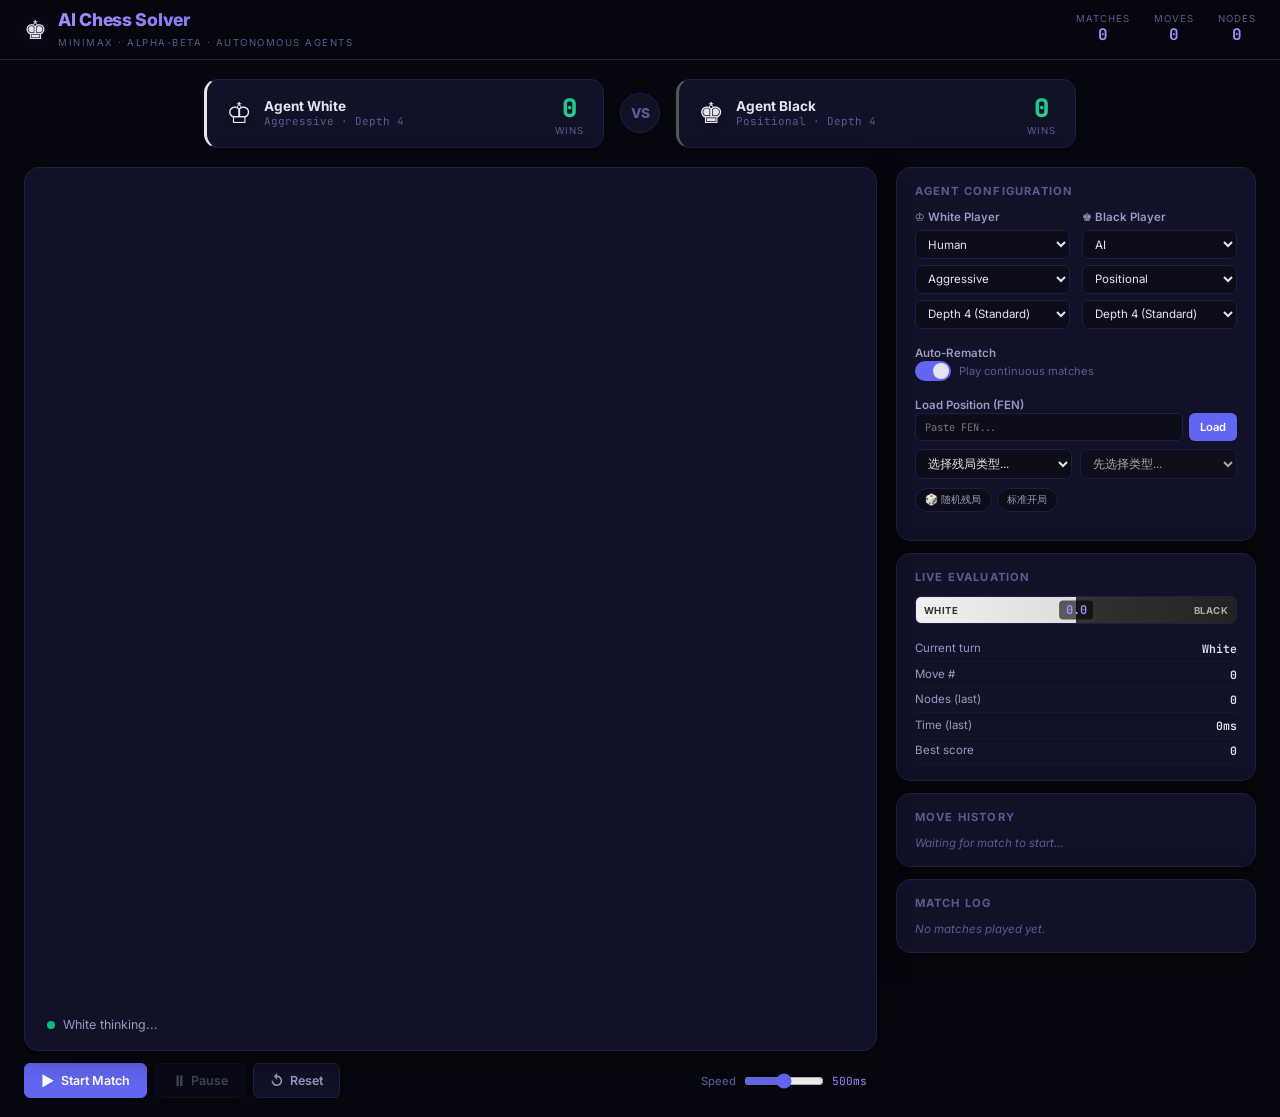
==== index.html @ ac225ba4 "Add human vs AI mode and extensive endgame library Features: - Human vs AI gameplay with click-to-mo" ====
<!DOCTYPE html>
<html lang="en">
<head>
    <meta charset="UTF-8">
    <meta name="viewport" content="width=device-width, initial-scale=1.0">
    <meta name="description" content="AI Chess Solver — Two AI agents play chess autonomously using Minimax with Alpha-Beta Pruning. Watch them learn, compete, and solve complex positions.">
    <title>AI Chess Solver — Autonomous Chess AI Agents</title>
    <link rel="preconnect" href="https://fonts.googleapis.com">
    <link rel="preconnect" href="https://fonts.gstatic.com" crossorigin>
    <link href="https://fonts.googleapis.com/css2?family=Inter:wght@300;400;500;600;700;800;900&family=JetBrains+Mono:wght@400;500;600&display=swap" rel="stylesheet">
    <link rel="stylesheet" href="style.css">
</head>
<body>
    <canvas id="particles-canvas"></canvas>

    <!-- Header -->
    <header id="app-header">
        <div class="header-inner">
            <div class="logo-group">
                <div class="logo-icon">♚</div>
                <div class="logo-text">
                    <h1>AI Chess Solver</h1>
                    <span class="logo-subtitle">Minimax · Alpha-Beta · Autonomous Agents</span>
                </div>
            </div>
            <div class="header-stats">
                <div class="header-stat">
                    <span class="stat-label">Matches</span>
                    <span class="stat-value" id="total-matches">0</span>
                </div>
                <div class="header-stat">
                    <span class="stat-label">Moves</span>
                    <span class="stat-value" id="total-moves-stat">0</span>
                </div>
                <div class="header-stat">
                    <span class="stat-label">Nodes</span>
                    <span class="stat-value" id="total-nodes-stat">0</span>
                </div>
            </div>
        </div>
    </header>

    <main id="app-main">
        <!-- Agent Config Bar -->
        <section class="agent-config-bar" id="agent-config-bar">
            <div class="agent-card white-agent-card">
                <div class="agent-avatar white-avatar">♔</div>
                <div class="agent-info">
                    <span class="agent-title">Agent White</span>
                    <span class="agent-type" id="white-agent-type">Aggressive · Depth 4</span>
                </div>
                <div class="agent-score-display">
                    <span class="agent-wins" id="white-wins">0</span>
                    <span class="agent-wins-label">wins</span>
                </div>
            </div>
            <div class="vs-badge">VS</div>
            <div class="agent-card black-agent-card">
                <div class="agent-avatar black-avatar">♚</div>
                <div class="agent-info">
                    <span class="agent-title">Agent Black</span>
                    <span class="agent-type" id="black-agent-type">Positional · Depth 4</span>
                </div>
                <div class="agent-score-display">
                    <span class="agent-wins" id="black-wins">0</span>
                    <span class="agent-wins-label">wins</span>
                </div>
            </div>
        </section>

        <!-- Main Game Area -->
        <div class="game-layout">
            <!-- Left: Board -->
            <div class="board-col">
                <div class="board-wrapper">
                    <div class="board-coords-col" id="rank-labels"></div>
                    <div id="chess-board" class="chess-board"></div>
                    <div class="board-coords-row" id="file-labels"></div>
                    <div class="turn-indicator" id="turn-indicator">
                        <div class="turn-dot"></div>
                        <span id="turn-text">White thinking...</span>
                    </div>
                </div>
                <!-- Controls -->
                <div class="controls-bar">
                    <button class="ctrl-btn ctrl-primary" id="btn-start">
                        <span class="ctrl-icon">▶</span> Start Match
                    </button>
                    <button class="ctrl-btn" id="btn-pause" disabled>
                        <span class="ctrl-icon">⏸</span> Pause
                    </button>
                    <button class="ctrl-btn" id="btn-reset">
                        <span class="ctrl-icon">↺</span> Reset
                    </button>
                    <div class="speed-control">
                        <span class="speed-label">Speed</span>
                        <input type="range" id="speed-slider" min="0" max="4" value="2" class="speed-slider">
                        <span class="speed-value" id="speed-value">500ms</span>
                    </div>
                </div>
            </div>

            <!-- Right: Panels -->
            <div class="panels-col">
                <!-- Agent Settings -->
                <div class="panel-card" id="settings-card">
                    <h2 class="panel-title">Agent Configuration</h2>
                    <div class="agent-settings-row">
                        <div class="agent-setting">
                            <label class="setting-label">♔ White Player</label>
                            <select class="setting-select" id="white-type">
                                <option value="human">Human</option>
                                <option value="ai">AI</option>
                            </select>
                            <select class="setting-select" id="white-strategy">
                                <option value="aggressive">Aggressive</option>
                                <option value="positional">Positional</option>
                                <option value="defensive">Defensive</option>
                                <option value="random">Random (Baseline)</option>
                            </select>
                            <select class="setting-select" id="white-depth">
                                <option value="2">Depth 2 (Fast)</option>
                                <option value="3">Depth 3</option>
                                <option value="4" selected>Depth 4 (Standard)</option>
                                <option value="5">Depth 5 (Strong)</option>
                                <option value="6">Depth 6 (Expert)</option>
                            </select>
                        </div>
                        <div class="agent-setting">
                            <label class="setting-label">♚ Black Player</label>
                            <select class="setting-select" id="black-type">
                                <option value="human">Human</option>
                                <option value="ai" selected>AI</option>
                            </select>
                            <select class="setting-select" id="black-strategy">
                                <option value="aggressive">Aggressive</option>
                                <option value="positional" selected>Positional</option>
                                <option value="defensive">Defensive</option>
                                <option value="random">Random (Baseline)</option>
                            </select>
                            <select class="setting-select" id="black-depth">
                                <option value="2">Depth 2 (Fast)</option>
                                <option value="3">Depth 3</option>
                                <option value="4" selected>Depth 4 (Standard)</option>
                                <option value="5">Depth 5 (Strong)</option>
                                <option value="6">Depth 6 (Expert)</option>
                            </select>
                        </div>
                    </div>
                    <div class="control-group">
                        <label class="setting-label">Auto-Rematch</label>
                        <div class="toggle-row">
                            <label class="toggle">
                                <input type="checkbox" id="auto-rematch" checked>
                                <span class="toggle-slider"></span>
                            </label>
                            <span class="toggle-label">Play continuous matches</span>
                        </div>
                    </div>
                    <div class="control-group">
                        <label class="setting-label">Load Position (FEN)</label>
                        <div class="fen-row">
                            <input type="text" class="fen-input" id="fen-input" placeholder="Paste FEN..." value="">
                            <button class="btn-sm" id="btn-load-fen">Load</button>
                        </div>
                        <div class="endgame-selector">
                            <select class="setting-select" id="endgame-category">
                                <option value="">选择残局类型...</option>
                                <option value="basic">基础残局 (8)</option>
                                <option value="tactics">战术残局 (10)</option>
                                <option value="pawn">兵残局 (8)</option>
                                <option value="rook">车残局 (8)</option>
                                <option value="queen">后残局 (6)</option>
                                <option value="famous">著名棋局 (6)</option>
                                <option value="complex">复杂中局 (7)</option>
                                <option value="puzzle">战术谜题 (6)</option>
                            </select>
                            <select class="setting-select" id="endgame-position" disabled>
                                <option value="">先选择类型...</option>
                            </select>
                        </div>
                        <div class="preset-puzzles">
                            <button class="puzzle-chip" id="btn-random-endgame">🎲 随机残局</button>
                            <button class="puzzle-chip" data-fen="rnbqkbnr/pppppppp/8/8/8/8/PPPPPPPP/RNBQKBNR w KQkq - 0 1">标准开局</button>
                        </div>
                    </div>
                </div>

                <!-- Live Evaluation -->
                <div class="panel-card">
                    <h2 class="panel-title">Live Evaluation</h2>
                    <div class="eval-bar-wide">
                        <div class="eval-bar-white" id="eval-bar-white" style="width:50%"></div>
                        <div class="eval-bar-black" id="eval-bar-black" style="width:50%"></div>
                        <span class="eval-label-left">White</span>
                        <span class="eval-label-right">Black</span>
                        <span class="eval-center" id="eval-center">0.0</span>
                    </div>
                    <div class="engine-stats">
                        <div class="stat-row"><span>Current turn</span><span id="stat-turn">White</span></div>
                        <div class="stat-row"><span>Move #</span><span id="stat-move-num">0</span></div>
                        <div class="stat-row"><span>Nodes (last)</span><span id="stat-nodes">0</span></div>
                        <div class="stat-row"><span>Time (last)</span><span id="stat-time">0ms</span></div>
                        <div class="stat-row"><span>Best score</span><span id="stat-score">0</span></div>
                    </div>
                </div>

                <!-- Move History -->
                <div class="panel-card">
                    <h2 class="panel-title">Move History</h2>
                    <div class="move-list" id="move-list">
                        <div class="move-list-empty">Waiting for match to start...</div>
                    </div>
                </div>

                <!-- Match Log -->
                <div class="panel-card">
                    <h2 class="panel-title">Match Log</h2>
                    <div class="match-log" id="match-log">
                        <div class="move-list-empty">No matches played yet.</div>
                    </div>
                </div>
            </div>
        </div>
    </main>

    <!-- Game Over Overlay -->
    <div class="gameover-overlay" id="gameover-overlay" style="display:none;">
        <div class="gameover-banner">
            <span class="gameover-icon" id="go-icon">♔</span>
            <span class="gameover-text" id="go-text">White wins by checkmate!</span>
            <span class="gameover-sub" id="go-sub">Starting next match...</span>
        </div>
    </div>

    <script src="chess-engine.js"></script>
    <script src="chess-ai.js"></script>
    <script src="app.js"></script>
</body>
</html>
---- style.css ----
:root {
    --bg: #06060e;
    --bg2: #0d0d1a;
    --bg-card: #111127;
    --bg-card2: #16163a;
    --border: #1e1e4a;
    --border-glow: #6366f1;
    --text: #e4e4f0;
    --text2: #9898c0;
    --text3: #5a5a90;
    --accent: #6366f1;
    --accent2: #a78bfa;
    --accent-glow: rgba(99, 102, 241, 0.25);
    --green: #10b981;
    --red: #ef4444;
    --orange: #f59e0b;
    --board-light: #eedbca;
    --board-dark: #b58863;
    --highlight: rgba(255, 255, 80, 0.45);
    --last-move: rgba(155, 120, 255, 0.35);
    --check: rgba(255, 50, 50, 0.5);
    --r-sm: 6px;
    --r-md: 10px;
    --r-lg: 14px;
    --shadow: 0 4px 30px rgba(0,0,0,0.5);
    --font: 'Inter', system-ui, sans-serif;
    --mono: 'JetBrains Mono', monospace;
    --ease: 0.2s cubic-bezier(0.4, 0, 0.2, 1);
}

*, *::before, *::after { box-sizing: border-box; margin: 0; padding: 0; }
html { font-size: 16px; }
body { font-family: var(--font); background: var(--bg); color: var(--text); min-height: 100vh; overflow-x: hidden; }

#particles-canvas { position: fixed; inset: 0; pointer-events: none; z-index: 0; opacity: 0.35; }

/* Header */
#app-header { position: sticky; top: 0; z-index: 100; background: rgba(6,6,14,0.88); backdrop-filter: blur(18px); border-bottom: 1px solid var(--border); }
.header-inner { max-width: 1320px; margin: 0 auto; padding: 0.55rem 1.5rem; display: flex; align-items: center; justify-content: space-between; }
.logo-group { display: flex; align-items: center; gap: 0.7rem; }
.logo-icon { font-size: 1.6rem; filter: drop-shadow(0 0 12px var(--accent-glow)); }
.logo-text h1 { font-size: 1.1rem; font-weight: 800; background: linear-gradient(135deg, var(--accent2), var(--accent)); -webkit-background-clip: text; -webkit-text-fill-color: transparent; letter-spacing: -0.3px; }
.logo-subtitle { font-size: 0.6rem; color: var(--text3); letter-spacing: 1.5px; text-transform: uppercase; }
.header-stats { display: flex; gap: 1.5rem; }
.header-stat { display: flex; flex-direction: column; align-items: center; }
.stat-label { font-size: 0.6rem; color: var(--text3); text-transform: uppercase; letter-spacing: 1px; }
.stat-value { font-family: var(--mono); font-size: 1rem; font-weight: 700; color: var(--accent2); }

/* Main */
#app-main { max-width: 1320px; margin: 0 auto; padding: 1.2rem 1.5rem; position: relative; z-index: 1; }

/* Agent Config Bar */
.agent-config-bar { display: flex; align-items: center; justify-content: center; gap: 1rem; margin-bottom: 1.2rem; }
.agent-card { display: flex; align-items: center; gap: 0.75rem; padding: 0.7rem 1.2rem; background: var(--bg-card); border: 1px solid var(--border); border-radius: var(--r-lg); flex: 1; max-width: 400px; transition: var(--ease); }
.agent-card:hover { border-color: var(--accent); box-shadow: 0 0 16px var(--accent-glow); }
.white-agent-card { border-left: 3px solid #e8e8e8; }
.black-agent-card { border-left: 3px solid #555; }
.agent-avatar { font-size: 1.8rem; line-height: 1; filter: drop-shadow(0 2px 4px rgba(0,0,0,0.4)); }
.agent-info { display: flex; flex-direction: column; flex: 1; }
.agent-title { font-size: 0.85rem; font-weight: 700; }
.agent-type { font-size: 0.68rem; color: var(--text3); font-family: var(--mono); }
.agent-score-display { text-align: center; }
.agent-wins { font-family: var(--mono); font-size: 1.6rem; font-weight: 800; background: linear-gradient(135deg, var(--green), #34d399); -webkit-background-clip: text; -webkit-text-fill-color: transparent; }
.agent-wins-label { display: block; font-size: 0.6rem; color: var(--text3); text-transform: uppercase; letter-spacing: 1px; }
.vs-badge { font-size: 0.85rem; font-weight: 800; color: var(--text3); background: var(--bg-card); border: 1px solid var(--border); border-radius: 50%; width: 40px; height: 40px; display: flex; align-items: center; justify-content: center; flex-shrink: 0; }

/* Game Layout */
.game-layout { display: grid; grid-template-columns: 1fr 360px; gap: 1.2rem; align-items: start; }

/* Board */
.board-col { display: flex; flex-direction: column; gap: 0.75rem; }
.board-wrapper { position: relative; display: grid; grid-template-columns: 22px 1fr; grid-template-rows: 1fr 22px auto; background: var(--bg-card); border-radius: var(--r-lg); padding: 10px; border: 1px solid var(--border); box-shadow: var(--shadow); }
.chess-board { display: grid; grid-template-columns: repeat(8, 1fr); grid-template-rows: repeat(8, 1fr); aspect-ratio: 1; border-radius: var(--r-md); overflow: hidden; }
.board-coords-col { display: flex; flex-direction: column; justify-content: space-around; align-items: center; font-size: 0.6rem; color: var(--text3); font-family: var(--mono); font-weight: 600; }
.board-coords-row { display: flex; justify-content: space-around; align-items: center; font-size: 0.6rem; color: var(--text3); font-family: var(--mono); font-weight: 600; grid-column: 2; }

.turn-indicator { grid-column: 1 / -1; display: flex; align-items: center; gap: 0.5rem; padding: 0.5rem 0.75rem; font-size: 0.78rem; color: var(--text2); }
.turn-dot { width: 8px; height: 8px; border-radius: 50%; background: var(--green); animation: pulse 1.2s infinite; }
.turn-dot.paused { background: var(--orange); animation: none; }
.turn-dot.ended { background: var(--text3); animation: none; }
@keyframes pulse { 0%,100% { opacity: 1; transform: scale(1); } 50% { opacity: 0.5; transform: scale(1.3); } }

.square { display: flex; align-items: center; justify-content: center; position: relative; transition: background 0.15s ease; cursor: pointer; }
.square.light { background: var(--board-light); }
.square.dark { background: var(--board-dark); }
.square.last-move { background: var(--last-move) !important; }
.square.check { box-shadow: inset 0 0 18px var(--check); }
.square.selected { box-shadow: inset 0 0 0 3px rgba(99, 102, 241, 0.8) !important; }
.square.legal-move::after {
    content: '';
    position: absolute;
    width: 28%;
    height: 28%;
    border-radius: 50%;
    background: rgba(99, 102, 241, 0.5);
    pointer-events: none;
}
.square.legal-move:has(.piece)::after {
    width: 100%;
    height: 100%;
    border-radius: 50%;
    background: transparent;
    border: 3px solid rgba(99, 102, 241, 0.6);
}

/* Pieces — distinct black vs white */
.piece {
    font-size: clamp(1.6rem, 5.5vw, 2.8rem);
    line-height: 1;
    user-select: none;
    position: relative;
    z-index: 2;
    will-change: transform;
}
.white-piece {
    color: #ffffff;
    text-shadow:
        -1px -1px 0 #333,
         1px -1px 0 #333,
        -1px  1px 0 #333,
         1px  1px 0 #333,
         0   -1px 0 #333,
         0    1px 0 #333,
        -1px  0   0 #333,
         1px  0   0 #333,
         0 2px 4px rgba(0,0,0,0.3);
    filter: drop-shadow(0 1px 2px rgba(0,0,0,0.2));
}
.black-piece {
    color: #1a1a1a;
    text-shadow:
        -1px -1px 0 #888,
         1px -1px 0 #888,
        -1px  1px 0 #888,
         1px  1px 0 #888,
         0   -1px 0 #888,
         0    1px 0 #888,
        -1px  0   0 #888,
         1px  0   0 #888,
         0 2px 4px rgba(0,0,0,0.4);
    filter: drop-shadow(0 1px 3px rgba(0,0,0,0.35));
}

/* Controls Bar */
.controls-bar { display: flex; align-items: center; gap: 0.5rem; flex-wrap: wrap; }
.ctrl-btn { display: flex; align-items: center; gap: 0.35rem; padding: 0.5rem 1rem; border: 1px solid var(--border); background: var(--bg-card); color: var(--text2); border-radius: var(--r-sm); font-family: var(--font); font-size: 0.78rem; font-weight: 600; cursor: pointer; transition: var(--ease); }
.ctrl-btn:hover:not(:disabled) { border-color: var(--accent); color: var(--text); box-shadow: 0 0 12px var(--accent-glow); }
.ctrl-btn:disabled { opacity: 0.4; cursor: default; }
.ctrl-primary { background: var(--accent); color: #fff; border-color: var(--accent); }
.ctrl-primary:hover:not(:disabled) { background: #5558e6; }
.ctrl-icon { font-size: 0.9rem; }
.speed-control { display: flex; align-items: center; gap: 0.5rem; margin-left: auto; }
.speed-label { font-size: 0.7rem; color: var(--text3); font-weight: 500; }
.speed-slider { width: 80px; accent-color: var(--accent); }
.speed-value { font-family: var(--mono); font-size: 0.7rem; color: var(--accent2); min-width: 45px; }

/* Panels */
.panels-col { display: flex; flex-direction: column; gap: 0.75rem; }
.panel-card { background: var(--bg-card); border: 1px solid var(--border); border-radius: var(--r-lg); padding: 1rem 1.1rem; box-shadow: var(--shadow); }
.panel-title { font-size: 0.7rem; font-weight: 700; text-transform: uppercase; letter-spacing: 1.2px; color: var(--text3); margin-bottom: 0.75rem; }

/* Settings */
.agent-settings-row { display: grid; grid-template-columns: 1fr 1fr; gap: 0.75rem; margin-bottom: 0.75rem; }
.agent-setting { display: flex; flex-direction: column; gap: 0.35rem; }
.setting-label { font-size: 0.72rem; font-weight: 600; color: var(--text2); }
.setting-select { padding: 0.35rem 0.5rem; background: var(--bg2); border: 1px solid var(--border); border-radius: var(--r-sm); color: var(--text); font-family: var(--font); font-size: 0.72rem; cursor: pointer; outline: none; }
.setting-select:focus { border-color: var(--accent); }

.control-group { margin-bottom: 0.75rem; }
.toggle-row { display: flex; align-items: center; gap: 0.5rem; }
.toggle { position: relative; width: 36px; height: 20px; }
.toggle input { opacity: 0; width: 0; height: 0; }
.toggle-slider { position: absolute; inset: 0; background: var(--border); border-radius: 10px; cursor: pointer; transition: var(--ease); }
.toggle-slider::before { content: ''; position: absolute; width: 16px; height: 16px; left: 2px; bottom: 2px; background: var(--text); border-radius: 50%; transition: var(--ease); }
.toggle input:checked + .toggle-slider { background: var(--accent); }
.toggle input:checked + .toggle-slider::before { transform: translateX(16px); }
.toggle-label { font-size: 0.7rem; color: var(--text3); }

.fen-row { display: flex; gap: 0.35rem; margin-bottom: 0.5rem; }
.fen-input { flex: 1; padding: 0.4rem 0.6rem; background: var(--bg2); border: 1px solid var(--border); border-radius: var(--r-sm); color: var(--text); font-family: var(--mono); font-size: 0.65rem; outline: none; }
.fen-input:focus { border-color: var(--accent); }
.btn-sm { padding: 0.4rem 0.7rem; background: var(--accent); color: #fff; border: none; border-radius: var(--r-sm); font-size: 0.7rem; font-weight: 600; cursor: pointer; font-family: var(--font); }
.preset-puzzles { display: flex; flex-wrap: wrap; gap: 0.3rem; }
.puzzle-chip { padding: 0.25rem 0.6rem; background: var(--bg2); border: 1px solid var(--border); border-radius: 20px; color: var(--text2); font-size: 0.65rem; cursor: pointer; font-family: var(--font); transition: var(--ease); }
.puzzle-chip:hover { border-color: var(--accent); color: var(--text); }

/* Eval Bar */
.eval-bar-wide { position: relative; height: 28px; border-radius: var(--r-sm); overflow: hidden; display: flex; margin-bottom: 0.75rem; border: 1px solid var(--border); }
.eval-bar-white { background: linear-gradient(90deg, #f0f0f0, #ddd); height: 100%; transition: width 0.5s ease; }
.eval-bar-black { background: linear-gradient(90deg, #333, #222); height: 100%; transition: width 0.5s ease; }
.eval-label-left, .eval-label-right { position: absolute; top: 50%; transform: translateY(-50%); font-size: 0.6rem; font-weight: 700; text-transform: uppercase; letter-spacing: 0.5px; }
.eval-label-left { left: 8px; color: #333; }
.eval-label-right { right: 8px; color: #aaa; }
.eval-center { position: absolute; left: 50%; top: 50%; transform: translate(-50%, -50%); font-family: var(--mono); font-size: 0.75rem; font-weight: 700; color: var(--accent2); background: rgba(0,0,0,0.6); padding: 0.1rem 0.4rem; border-radius: 4px; }

.engine-stats { display: flex; flex-direction: column; }
.stat-row { display: flex; justify-content: space-between; padding: 0.3rem 0; font-size: 0.72rem; color: var(--text2); border-bottom: 1px solid rgba(255,255,255,0.03); }
.stat-row span:last-child { font-family: var(--mono); font-weight: 600; color: var(--text); }

/* Move List */
.move-list { max-height: 200px; overflow-y: auto; font-family: var(--mono); font-size: 0.72rem; }
.move-list::-webkit-scrollbar { width: 3px; }
.move-list::-webkit-scrollbar-thumb { background: var(--border); border-radius: 3px; }
.move-list-empty { color: var(--text3); font-size: 0.72rem; font-style: italic; font-family: var(--font); }
.move-row { display: flex; gap: 0.4rem; padding: 0.2rem 0.4rem; border-radius: 3px; }
.move-row:hover { background: rgba(255,255,255,0.03); }
.move-num { color: var(--text3); min-width: 28px; }
.move-w, .move-b { flex: 1; }
.move-latest { color: var(--accent2); font-weight: 700; }

/* Match Log */
.match-log { max-height: 160px; overflow-y: auto; display: flex; flex-direction: column; gap: 0.3rem; }
.match-entry { display: flex; align-items: center; gap: 0.5rem; padding: 0.4rem 0.6rem; background: var(--bg2); border-radius: var(--r-sm); font-size: 0.72rem; border-left: 3px solid var(--border); }
.match-entry.white-win { border-left-color: #e8e8e8; }
.match-entry.black-win { border-left-color: #555; }
.match-entry.draw-result { border-left-color: var(--orange); }
.match-num { font-family: var(--mono); color: var(--text3); min-width: 20px; }
.match-result { flex: 1; font-weight: 600; }
.match-detail { font-size: 0.65rem; color: var(--text3); font-family: var(--mono); }

/* Endgame Selector */
.endgame-selector { display: grid; grid-template-columns: 1fr 1fr; gap: 0.5rem; margin-bottom: 0.6rem; }

/* Game Over Overlay */
.gameover-overlay { position: fixed; top: 0; left: 0; right: 0; z-index: 200; display: flex; justify-content: center; pointer-events: none; }
.gameover-banner { margin-top: 80px; padding: 1rem 2.5rem; background: var(--bg-card); border: 1px solid var(--accent); border-radius: var(--r-lg); box-shadow: 0 8px 40px rgba(99,102,241,0.3); display: flex; align-items: center; gap: 1rem; animation: slideDown 0.4s ease; }
.gameover-icon { font-size: 2rem; }
.gameover-text { font-size: 1rem; font-weight: 700; }
.gameover-sub { font-size: 0.72rem; color: var(--text3); }
@keyframes slideDown { from { transform: translateY(-30px); opacity: 0; } to { transform: translateY(0); opacity: 1; } }

/* Responsive */
@media (max-width: 900px) {
    .game-layout { grid-template-columns: 1fr; }
    .agent-config-bar { flex-direction: column; }
    .agent-card { max-width: 100%; }
    .header-inner { flex-direction: column; gap: 0.5rem; }
    .header-stats { gap: 1rem; }
}
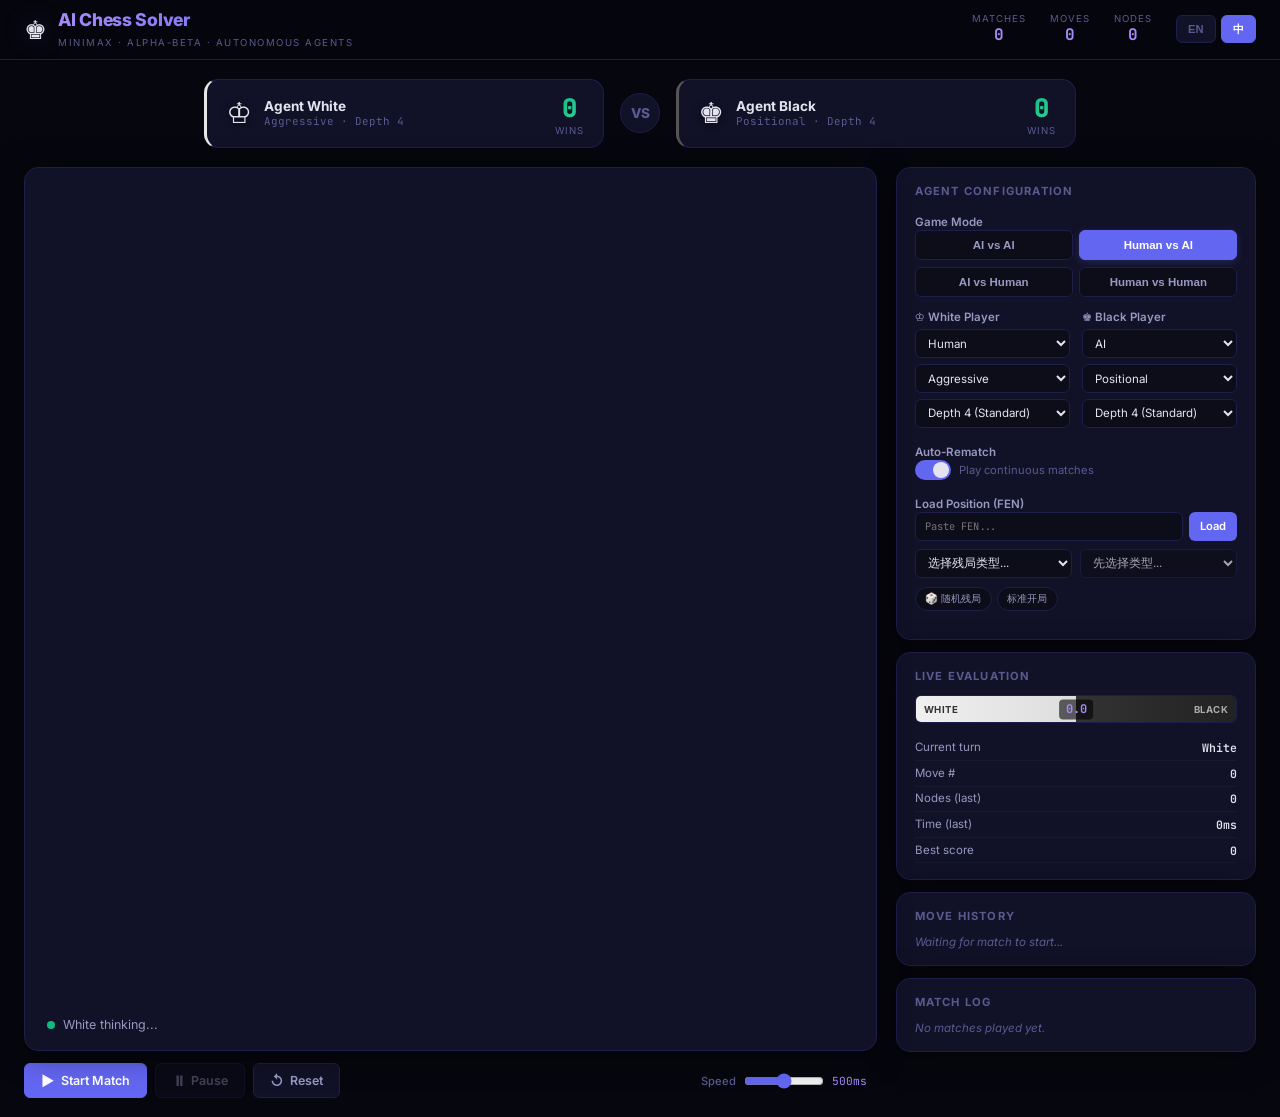
==== commit 6b91302f: "Add game mode switcher and i18n support (EN/ZH) Features: - Quick game mode switching (AI vs AI, Hum" ====
--- a/index.html
+++ b/index.html
@@ -35,6 +35,10 @@
                 <div class="header-stat">
                     <span class="stat-label">Nodes</span>
                     <span class="stat-value" id="total-nodes-stat">0</span>
+                </div>
+                <div class="lang-switcher">
+                    <button class="lang-btn" data-lang="en">EN</button>
+                    <button class="lang-btn active" data-lang="zh">中</button>
                 </div>
             </div>
         </div>
@@ -105,6 +109,15 @@
                 <!-- Agent Settings -->
                 <div class="panel-card" id="settings-card">
                     <h2 class="panel-title">Agent Configuration</h2>
+                    <div class="control-group">
+                        <label class="setting-label">Game Mode</label>
+                        <div class="game-mode-switcher">
+                            <button class="mode-btn" data-mode="ai-vs-ai">AI vs AI</button>
+                            <button class="mode-btn active" data-mode="human-vs-ai">Human vs AI</button>
+                            <button class="mode-btn" data-mode="ai-vs-human">AI vs Human</button>
+                            <button class="mode-btn" data-mode="human-vs-human">Human vs Human</button>
+                        </div>
+                    </div>
                     <div class="agent-settings-row">
                         <div class="agent-setting">
                             <label class="setting-label">♔ White Player</label>
--- a/style.css
+++ b/style.css
@@ -41,10 +41,26 @@
 .logo-icon { font-size: 1.6rem; filter: drop-shadow(0 0 12px var(--accent-glow)); }
 .logo-text h1 { font-size: 1.1rem; font-weight: 800; background: linear-gradient(135deg, var(--accent2), var(--accent)); -webkit-background-clip: text; -webkit-text-fill-color: transparent; letter-spacing: -0.3px; }
 .logo-subtitle { font-size: 0.6rem; color: var(--text3); letter-spacing: 1.5px; text-transform: uppercase; }
-.header-stats { display: flex; gap: 1.5rem; }
+.header-stats { display: flex; gap: 1.5rem; align-items: center; }
 .header-stat { display: flex; flex-direction: column; align-items: center; }
 .stat-label { font-size: 0.6rem; color: var(--text3); text-transform: uppercase; letter-spacing: 1px; }
 .stat-value { font-family: var(--mono); font-size: 1rem; font-weight: 700; color: var(--accent2); }
+
+/* Language Switcher */
+.lang-switcher { display: flex; gap: 0.3rem; }
+.lang-btn {
+    padding: 0.35rem 0.7rem;
+    background: var(--bg-card);
+    border: 1px solid var(--border);
+    border-radius: var(--r-sm);
+    color: var(--text3);
+    font-size: 0.7rem;
+    font-weight: 600;
+    cursor: pointer;
+    transition: var(--ease);
+}
+.lang-btn:hover { border-color: var(--accent); color: var(--text); }
+.lang-btn.active { background: var(--accent); color: white; border-color: var(--accent); }
 
 /* Main */
 #app-main { max-width: 1320px; margin: 0 auto; padding: 1.2rem 1.5rem; position: relative; z-index: 1; }
@@ -218,6 +234,32 @@
 .match-result { flex: 1; font-weight: 600; }
 .match-detail { font-size: 0.65rem; color: var(--text3); font-family: var(--mono); }
 
+/* Game Mode Switcher */
+.game-mode-switcher {
+    display: grid;
+    grid-template-columns: repeat(2, 1fr);
+    gap: 0.4rem;
+    margin-bottom: 0.8rem;
+}
+.mode-btn {
+    padding: 0.5rem 0.8rem;
+    background: var(--bg2);
+    border: 1px solid var(--border);
+    border-radius: var(--r-sm);
+    color: var(--text2);
+    font-size: 0.72rem;
+    font-weight: 600;
+    cursor: pointer;
+    transition: var(--ease);
+}
+.mode-btn:hover { border-color: var(--accent); color: var(--text); background: var(--bg-card); }
+.mode-btn.active {
+    background: var(--accent);
+    color: white;
+    border-color: var(--accent);
+    box-shadow: 0 2px 8px var(--accent-glow);
+}
+
 /* Endgame Selector */
 .endgame-selector { display: grid; grid-template-columns: 1fr 1fr; gap: 0.5rem; margin-bottom: 0.6rem; }
 
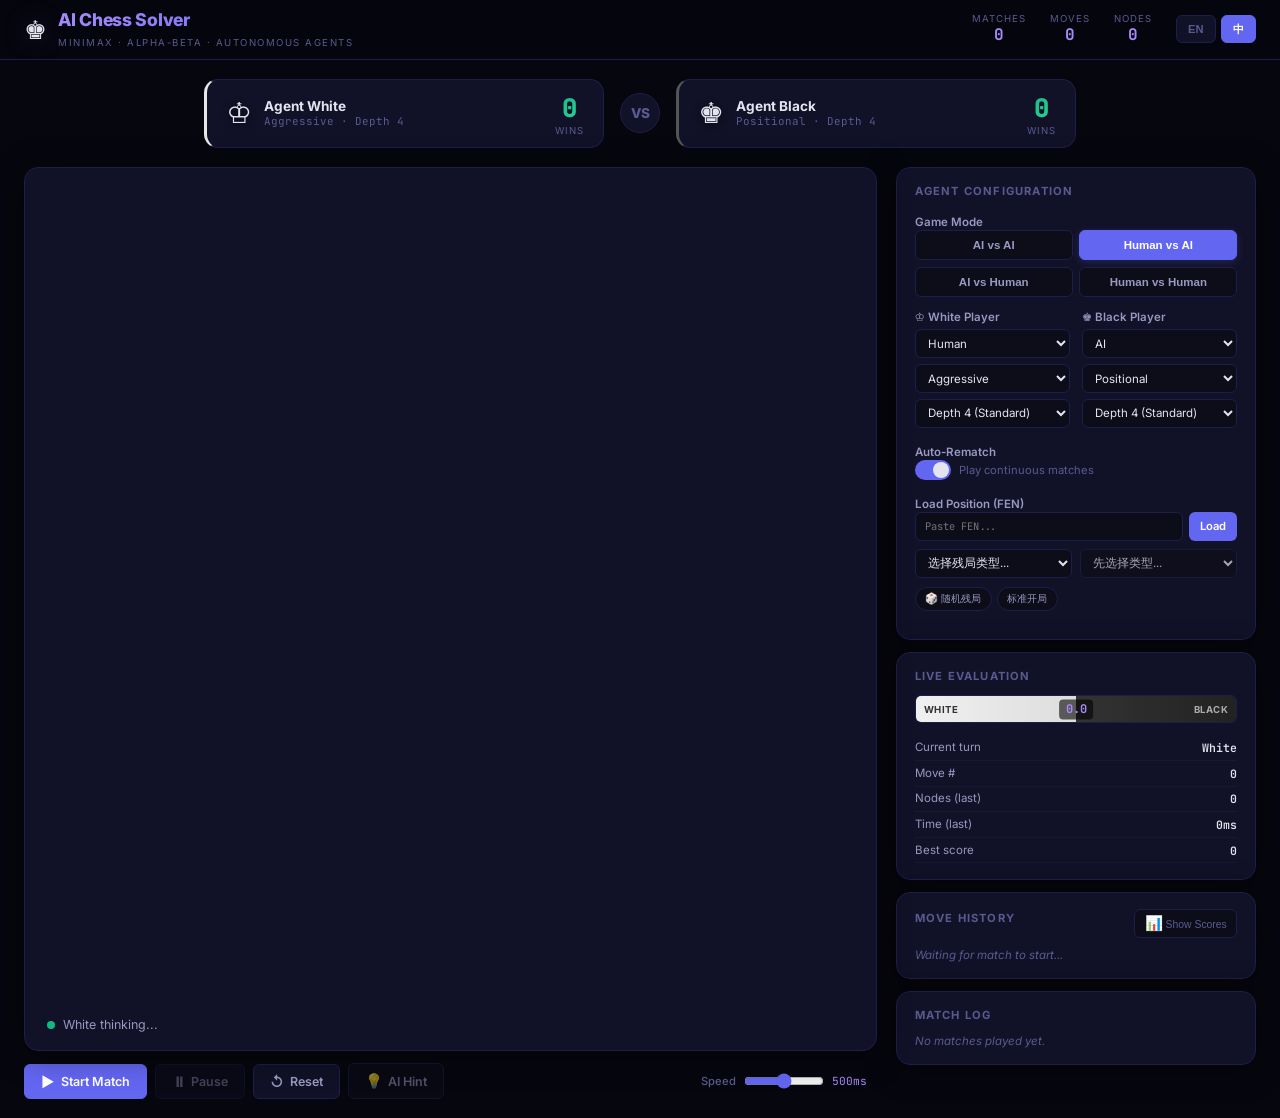
==== commit 394bcfc0: "Add move scoring and AI hint system with complete i18n Features: - Display evaluation score for each" ====
--- a/index.html
+++ b/index.html
@@ -96,6 +96,9 @@
                     <button class="ctrl-btn" id="btn-reset">
                         <span class="ctrl-icon">↺</span> Reset
                     </button>
+                    <button class="ctrl-btn ctrl-hint" id="btn-hint" disabled>
+                        <span class="ctrl-icon">💡</span> AI Hint
+                    </button>
                     <div class="speed-control">
                         <span class="speed-label">Speed</span>
                         <input type="range" id="speed-slider" min="0" max="4" value="2" class="speed-slider">
@@ -220,7 +223,12 @@
 
                 <!-- Move History -->
                 <div class="panel-card">
-                    <h2 class="panel-title">Move History</h2>
+                    <div class="panel-header">
+                        <h2 class="panel-title">Move History</h2>
+                        <button class="toggle-scores-btn" id="toggle-scores">
+                            <span class="ctrl-icon">📊</span> Show Scores
+                        </button>
+                    </div>
                     <div class="move-list" id="move-list">
                         <div class="move-list-empty">Waiting for match to start...</div>
                     </div>
--- a/style.css
+++ b/style.css
@@ -118,6 +118,26 @@
     background: transparent;
     border: 3px solid rgba(99, 102, 241, 0.6);
 }
+.square.hint-move {
+    box-shadow: inset 0 0 0 3px rgba(251, 191, 36, 0.8) !important;
+}
+.hint-label {
+    position: absolute;
+    top: 2px;
+    right: 2px;
+    background: rgba(251, 191, 36, 0.95);
+    color: #000;
+    font-size: 0.7rem;
+    font-weight: 700;
+    width: 18px;
+    height: 18px;
+    border-radius: 50%;
+    display: flex;
+    align-items: center;
+    justify-content: center;
+    z-index: 10;
+    pointer-events: none;
+}
 
 /* Pieces — distinct black vs white */
 .piece {
@@ -263,6 +283,75 @@
 /* Endgame Selector */
 .endgame-selector { display: grid; grid-template-columns: 1fr 1fr; gap: 0.5rem; margin-bottom: 0.6rem; }
 
+/* Hint Button */
+.ctrl-hint { background: linear-gradient(135deg, #f59e0b, #d97706); border-color: #f59e0b; }
+.ctrl-hint:hover { background: linear-gradient(135deg, #d97706, #b45309); }
+.ctrl-hint:disabled { background: var(--bg2); border-color: var(--border); opacity: 0.5; }
+
+/* Hint Tooltip */
+.hint-tooltip {
+    position: fixed;
+    top: 50%;
+    left: 50%;
+    transform: translate(-50%, -50%);
+    background: var(--bg-card);
+    border: 2px solid #f59e0b;
+    border-radius: var(--r-lg);
+    padding: 1rem 1.5rem;
+    box-shadow: 0 8px 40px rgba(245, 158, 11, 0.3);
+    z-index: 300;
+    animation: fadeInScale 0.3s ease;
+}
+.hint-title {
+    font-size: 0.9rem;
+    font-weight: 700;
+    color: #f59e0b;
+    margin-bottom: 0.6rem;
+}
+.hint-move {
+    font-family: var(--mono);
+    font-size: 0.85rem;
+    padding: 0.4rem 0;
+    color: var(--text);
+}
+.hint-score {
+    float: right;
+    color: var(--accent2);
+    font-weight: 700;
+}
+@keyframes fadeInScale {
+    from { opacity: 0; transform: translate(-50%, -50%) scale(0.9); }
+    to { opacity: 1; transform: translate(-50%, -50%) scale(1); }
+}
+
+/* Move Scores */
+.move-score {
+    font-size: 0.65rem;
+    color: var(--accent2);
+    margin-left: 0.3rem;
+    opacity: 0.8;
+}
+
+/* Panel Header */
+.panel-header {
+    display: flex;
+    justify-content: space-between;
+    align-items: center;
+    margin-bottom: 0.6rem;
+}
+.toggle-scores-btn {
+    padding: 0.3rem 0.6rem;
+    background: var(--bg2);
+    border: 1px solid var(--border);
+    border-radius: var(--r-sm);
+    color: var(--text3);
+    font-size: 0.65rem;
+    cursor: pointer;
+    transition: var(--ease);
+}
+.toggle-scores-btn:hover { border-color: var(--accent); color: var(--text); }
+.toggle-scores-btn.active { background: var(--accent); color: white; border-color: var(--accent); }
+
 /* Game Over Overlay */
 .gameover-overlay { position: fixed; top: 0; left: 0; right: 0; z-index: 200; display: flex; justify-content: center; pointer-events: none; }
 .gameover-banner { margin-top: 80px; padding: 1rem 2.5rem; background: var(--bg-card); border: 1px solid var(--accent); border-radius: var(--r-lg); box-shadow: 0 8px 40px rgba(99,102,241,0.3); display: flex; align-items: center; gap: 1rem; animation: slideDown 0.4s ease; }
